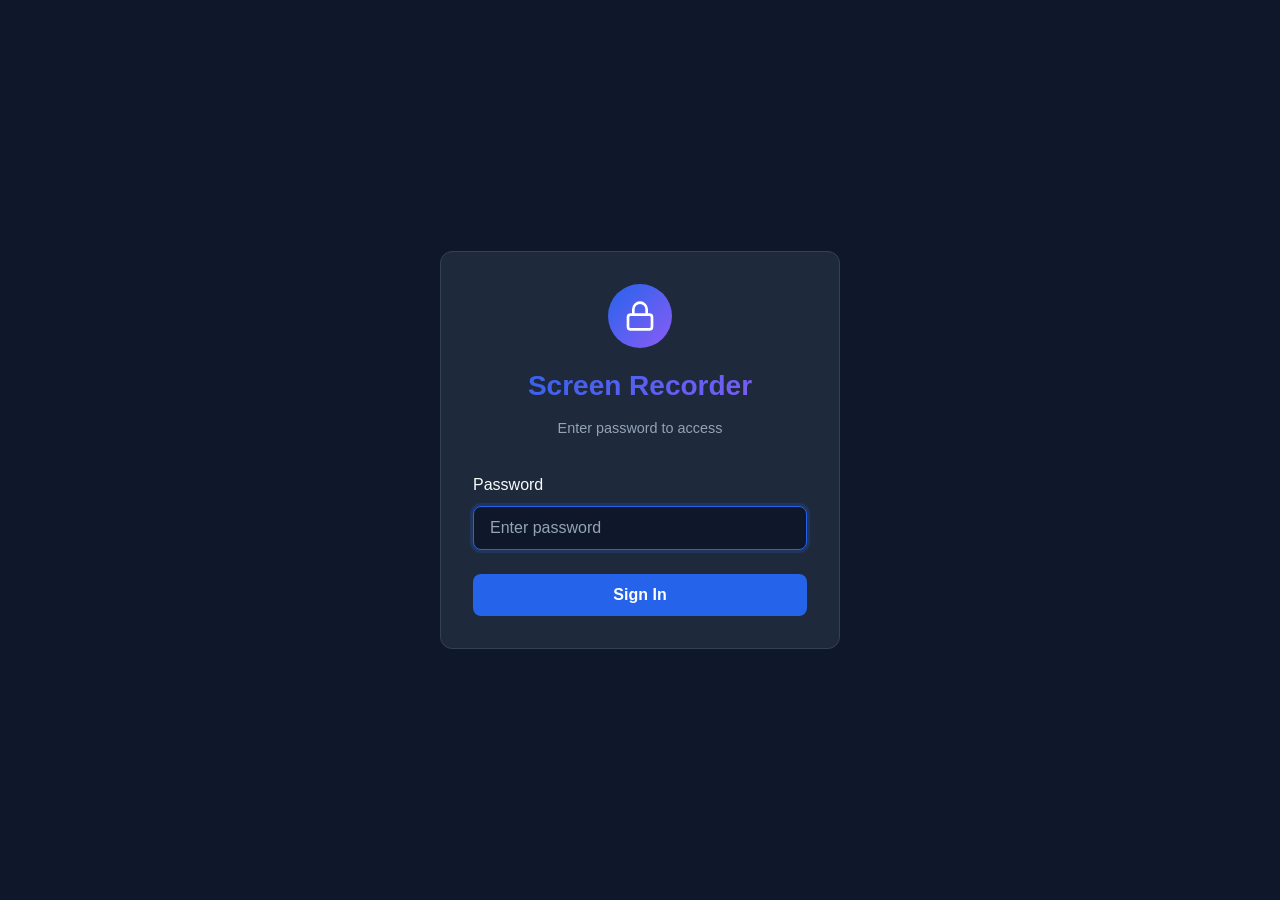
==== frontend/login.html @ 9ae42d05 "feat: Add password authentication with login page" ====
<!DOCTYPE html>
<html lang="en">
<head>
    <meta charset="UTF-8">
    <meta name="viewport" content="width=device-width, initial-scale=1.0">
    <title>Login - Screen Recorder</title>
    <style>
        * {
            margin: 0;
            padding: 0;
            box-sizing: border-box;
        }

        :root {
            --primary: #2563eb;
            --primary-hover: #1d4ed8;
            --danger: #dc2626;
            --bg: #0f172a;
            --bg-card: #1e293b;
            --text: #f8fafc;
            --text-muted: #94a3b8;
            --border: #334155;
        }

        body {
            font-family: -apple-system, BlinkMacSystemFont, 'Segoe UI', Roboto, Oxygen, Ubuntu, sans-serif;
            background: var(--bg);
            color: var(--text);
            line-height: 1.6;
            min-height: 100vh;
            display: flex;
            align-items: center;
            justify-content: center;
            padding: 20px;
        }

        .login-container {
            max-width: 400px;
            width: 100%;
        }

        .login-card {
            background: var(--bg-card);
            border: 1px solid var(--border);
            border-radius: 12px;
            padding: 2rem;
        }

        .login-header {
            text-align: center;
            margin-bottom: 2rem;
        }

        .login-header h1 {
            font-size: 1.75rem;
            font-weight: 700;
            margin-bottom: 0.5rem;
            background: linear-gradient(135deg, var(--primary), #8b5cf6);
            -webkit-background-clip: text;
            -webkit-text-fill-color: transparent;
            background-clip: text;
        }

        .login-header p {
            color: var(--text-muted);
            font-size: 0.9rem;
        }

        .login-icon {
            width: 64px;
            height: 64px;
            margin: 0 auto 1rem;
            background: linear-gradient(135deg, var(--primary), #8b5cf6);
            border-radius: 50%;
            display: flex;
            align-items: center;
            justify-content: center;
        }

        .login-icon svg {
            width: 32px;
            height: 32px;
            color: white;
        }

        .form-group {
            margin-bottom: 1.5rem;
        }

        .form-group label {
            display: block;
            margin-bottom: 0.5rem;
            font-weight: 500;
            color: var(--text);
        }

        .form-group input {
            width: 100%;
            padding: 0.75rem 1rem;
            background: var(--bg);
            border: 1px solid var(--border);
            border-radius: 8px;
            color: var(--text);
            font-size: 1rem;
            transition: border-color 0.2s, box-shadow 0.2s;
        }

        .form-group input:focus {
            outline: none;
            border-color: var(--primary);
            box-shadow: 0 0 0 3px rgba(37, 99, 235, 0.2);
        }

        .form-group input::placeholder {
            color: var(--text-muted);
        }

        .btn {
            display: block;
            width: 100%;
            padding: 0.75rem 1.5rem;
            border: none;
            border-radius: 8px;
            font-size: 1rem;
            font-weight: 600;
            cursor: pointer;
            transition: all 0.2s ease;
            text-align: center;
        }

        .btn-primary {
            background: var(--primary);
            color: white;
        }

        .btn-primary:hover:not(:disabled) {
            background: var(--primary-hover);
            transform: translateY(-2px);
            box-shadow: 0 4px 12px rgba(37, 99, 235, 0.4);
        }

        .btn:disabled {
            opacity: 0.5;
            cursor: not-allowed;
        }

        .error-message {
            background: rgba(220, 38, 38, 0.1);
            border: 1px solid var(--danger);
            color: var(--danger);
            padding: 0.75rem 1rem;
            border-radius: 8px;
            margin-bottom: 1.5rem;
            text-align: center;
            display: none;
        }

        .error-message.show {
            display: block;
        }

        .loading {
            display: none;
            align-items: center;
            justify-content: center;
            gap: 0.5rem;
        }

        .loading.show {
            display: flex;
        }

        .spinner {
            width: 20px;
            height: 20px;
            border: 2px solid rgba(255, 255, 255, 0.3);
            border-top-color: white;
            border-radius: 50%;
            animation: spin 1s linear infinite;
        }

        @keyframes spin {
            to { transform: rotate(360deg); }
        }

        .btn-text {
            display: block;
        }

        .btn-text.hidden {
            display: none;
        }
    </style>
</head>
<body>
    <div class="login-container">
        <div class="login-card">
            <div class="login-header">
                <div class="login-icon">
                    <svg viewBox="0 0 24 24" fill="none" stroke="currentColor" stroke-width="2">
                        <rect x="3" y="11" width="18" height="11" rx="2" ry="2"/>
                        <path d="M7 11V7a5 5 0 0 1 10 0v4"/>
                    </svg>
                </div>
                <h1>Screen Recorder</h1>
                <p>Enter password to access</p>
            </div>

            <div id="errorMessage" class="error-message">
                Invalid password. Please try again.
            </div>

            <form id="loginForm">
                <div class="form-group">
                    <label for="password">Password</label>
                    <input 
                        type="password" 
                        id="password" 
                        name="password" 
                        placeholder="Enter password"
                        required
                        autocomplete="current-password"
                    >
                </div>

                <button type="submit" class="btn btn-primary" id="loginBtn">
                    <span class="btn-text" id="btnText">Sign In</span>
                    <span class="loading" id="btnLoading">
                        <span class="spinner"></span>
                        <span>Signing in...</span>
                    </span>
                </button>
            </form>
        </div>
    </div>

    <script>
        const form = document.getElementById('loginForm');
        const passwordInput = document.getElementById('password');
        const errorMessage = document.getElementById('errorMessage');
        const loginBtn = document.getElementById('loginBtn');
        const btnText = document.getElementById('btnText');
        const btnLoading = document.getElementById('btnLoading');

        form.addEventListener('submit', async (e) => {
            e.preventDefault();
            
            // Hide error, show loading
            errorMessage.classList.remove('show');
            btnText.classList.add('hidden');
            btnLoading.classList.add('show');
            loginBtn.disabled = true;

            try {
                const response = await fetch('/auth/login', {
                    method: 'POST',
                    headers: {
                        'Content-Type': 'application/json',
                    },
                    body: JSON.stringify({
                        password: passwordInput.value
                    })
                });

                if (response.ok) {
                    // Redirect to main app
                    window.location.href = '/';
                } else {
                    // Show error
                    errorMessage.classList.add('show');
                    passwordInput.value = '';
                    passwordInput.focus();
                }
            } catch (error) {
                console.error('Login error:', error);
                errorMessage.textContent = 'Connection error. Please try again.';
                errorMessage.classList.add('show');
            } finally {
                btnText.classList.remove('hidden');
                btnLoading.classList.remove('show');
                loginBtn.disabled = false;
            }
        });

        // Focus password input on load
        passwordInput.focus();
    </script>
</body>
</html>
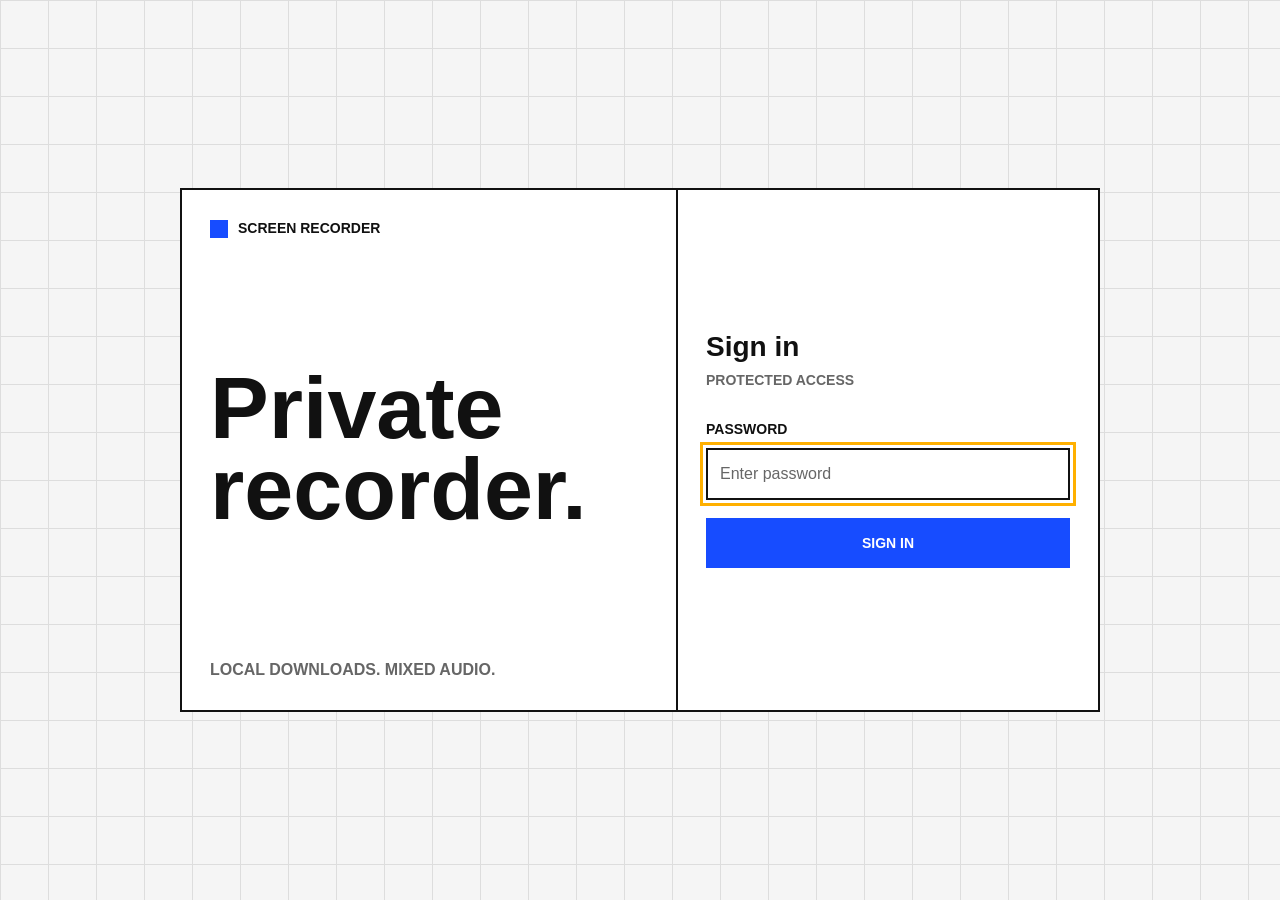
==== commit 50ef9998: "Update recorder direct download UI" ====
--- a/frontend/login.html
+++ b/frontend/login.html
@@ -12,131 +12,159 @@
         }
 
         :root {
-            --primary: #2563eb;
-            --primary-hover: #1d4ed8;
-            --danger: #dc2626;
-            --bg: #0f172a;
-            --bg-card: #1e293b;
-            --text: #f8fafc;
-            --text-muted: #94a3b8;
-            --border: #334155;
+            --surface: #f5f5f5;
+            --surface-strong: #ffffff;
+            --ink: #111111;
+            --muted: #666666;
+            --line: #dddddd;
+            --line-strong: #111111;
+            --primary: #174cff;
+            --primary-hover: #0d36bd;
+            --danger: #d7261e;
+            --focus: #ffb000;
         }
 
         body {
-            font-family: -apple-system, BlinkMacSystemFont, 'Segoe UI', Roboto, Oxygen, Ubuntu, sans-serif;
-            background: var(--bg);
-            color: var(--text);
-            line-height: 1.6;
+            min-width: 980px;
             min-height: 100vh;
+            display: grid;
+            place-items: center;
+            background:
+                linear-gradient(var(--line) 1px, transparent 1px),
+                linear-gradient(90deg, var(--line) 1px, transparent 1px),
+                var(--surface);
+            background-size: 48px 48px;
+            color: var(--ink);
+            font-family: Arial, Helvetica, sans-serif;
+            font-size: 16px;
+            line-height: 1.5;
+            padding: 24px;
+        }
+
+        button,
+        input {
+            font: inherit;
+        }
+
+        button:focus-visible,
+        input:focus-visible {
+            outline: 3px solid var(--focus);
+            outline-offset: 3px;
+        }
+
+        .login-shell {
+            width: 920px;
+            display: grid;
+            grid-template-columns: minmax(280px, 1fr) minmax(320px, 420px);
+            background: var(--surface-strong);
+            border: 2px solid var(--line-strong);
+        }
+
+        .login-copy {
+            min-height: 520px;
             display: flex;
+            flex-direction: column;
+            justify-content: space-between;
+            padding: 28px;
+            border-right: 2px solid var(--line-strong);
+        }
+
+        .brand {
+            display: inline-flex;
             align-items: center;
+            gap: 10px;
+            font-size: 0.875rem;
+            font-weight: 700;
+            text-transform: uppercase;
+        }
+
+        .brand-mark {
+            width: 18px;
+            height: 18px;
+            background: var(--primary);
+            display: inline-block;
+        }
+
+        .login-copy h1 {
+            max-width: 520px;
+            font-size: 5.5rem;
+            font-weight: 700;
+            line-height: 0.92;
+        }
+
+        .login-copy p {
+            max-width: 420px;
+            color: var(--muted);
+            font-size: 1rem;
+            font-weight: 700;
+            text-transform: uppercase;
+        }
+
+        .login-panel {
+            display: flex;
+            flex-direction: column;
             justify-content: center;
-            padding: 20px;
-        }
-
-        .login-container {
-            max-width: 400px;
-            width: 100%;
-        }
-
-        .login-card {
-            background: var(--bg-card);
-            border: 1px solid var(--border);
-            border-radius: 12px;
-            padding: 2rem;
-        }
-
-        .login-header {
-            text-align: center;
-            margin-bottom: 2rem;
-        }
-
-        .login-header h1 {
+            padding: 28px;
+        }
+
+        .login-panel h2 {
             font-size: 1.75rem;
-            font-weight: 700;
-            margin-bottom: 0.5rem;
-            background: linear-gradient(135deg, var(--primary), #8b5cf6);
-            -webkit-background-clip: text;
-            -webkit-text-fill-color: transparent;
-            background-clip: text;
-        }
-
-        .login-header p {
-            color: var(--text-muted);
-            font-size: 0.9rem;
-        }
-
-        .login-icon {
-            width: 64px;
-            height: 64px;
-            margin: 0 auto 1rem;
-            background: linear-gradient(135deg, var(--primary), #8b5cf6);
-            border-radius: 50%;
-            display: flex;
-            align-items: center;
-            justify-content: center;
-        }
-
-        .login-icon svg {
-            width: 32px;
-            height: 32px;
-            color: white;
+            line-height: 1.1;
+            margin-bottom: 8px;
+        }
+
+        .login-panel .subtitle {
+            color: var(--muted);
+            font-size: 0.875rem;
+            font-weight: 700;
+            text-transform: uppercase;
+            margin-bottom: 28px;
         }
 
         .form-group {
-            margin-bottom: 1.5rem;
+            margin-bottom: 18px;
         }
 
         .form-group label {
             display: block;
-            margin-bottom: 0.5rem;
-            font-weight: 500;
-            color: var(--text);
+            margin-bottom: 8px;
+            font-size: 0.875rem;
+            font-weight: 700;
+            text-transform: uppercase;
         }
 
         .form-group input {
             width: 100%;
-            padding: 0.75rem 1rem;
-            background: var(--bg);
-            border: 1px solid var(--border);
-            border-radius: 8px;
-            color: var(--text);
+            min-height: 50px;
+            padding: 12px;
+            background: var(--surface-strong);
+            border: 2px solid var(--line-strong);
+            border-radius: 0;
+            color: var(--ink);
             font-size: 1rem;
-            transition: border-color 0.2s, box-shadow 0.2s;
-        }
-
-        .form-group input:focus {
-            outline: none;
-            border-color: var(--primary);
-            box-shadow: 0 0 0 3px rgba(37, 99, 235, 0.2);
         }
 
         .form-group input::placeholder {
-            color: var(--text-muted);
+            color: var(--muted);
         }
 
         .btn {
-            display: block;
             width: 100%;
-            padding: 0.75rem 1.5rem;
-            border: none;
-            border-radius: 8px;
-            font-size: 1rem;
-            font-weight: 600;
+            min-height: 50px;
+            border: 2px solid var(--primary);
+            border-radius: 0;
+            background: var(--primary);
+            color: #ffffff;
             cursor: pointer;
-            transition: all 0.2s ease;
-            text-align: center;
-        }
-
-        .btn-primary {
-            background: var(--primary);
-            color: white;
-        }
-
-        .btn-primary:hover:not(:disabled) {
+            font-size: 0.875rem;
+            font-weight: 700;
+            text-transform: uppercase;
+            transition: background 160ms ease, border-color 160ms ease;
+        }
+
+        .btn:hover:not(:disabled) {
             background: var(--primary-hover);
-            transform: translateY(-2px);
-            box-shadow: 0 4px 12px rgba(37, 99, 235, 0.4);
+            border-color: var(--primary-hover);
         }
 
         .btn:disabled {
@@ -145,14 +173,14 @@
         }
 
         .error-message {
-            background: rgba(220, 38, 38, 0.1);
-            border: 1px solid var(--danger);
+            display: none;
+            margin-bottom: 18px;
+            border: 2px solid var(--danger);
             color: var(--danger);
-            padding: 0.75rem 1rem;
-            border-radius: 8px;
-            margin-bottom: 1.5rem;
-            text-align: center;
-            display: none;
+            padding: 10px 12px;
+            font-size: 0.875rem;
+            font-weight: 700;
+            text-transform: uppercase;
         }
 
         .error-message.show {
@@ -163,7 +191,7 @@
             display: none;
             align-items: center;
             justify-content: center;
-            gap: 0.5rem;
+            gap: 10px;
         }
 
         .loading.show {
@@ -171,12 +199,12 @@
         }
 
         .spinner {
-            width: 20px;
-            height: 20px;
-            border: 2px solid rgba(255, 255, 255, 0.3);
-            border-top-color: white;
+            width: 18px;
+            height: 18px;
+            border: 2px solid rgba(255, 255, 255, 0.35);
+            border-top-color: #ffffff;
             border-radius: 50%;
-            animation: spin 1s linear infinite;
+            animation: spin 800ms linear infinite;
         }
 
         @keyframes spin {
@@ -190,21 +218,23 @@
         .btn-text.hidden {
             display: none;
         }
+
     </style>
 </head>
 <body>
-    <div class="login-container">
-        <div class="login-card">
-            <div class="login-header">
-                <div class="login-icon">
-                    <svg viewBox="0 0 24 24" fill="none" stroke="currentColor" stroke-width="2">
-                        <rect x="3" y="11" width="18" height="11" rx="2" ry="2"/>
-                        <path d="M7 11V7a5 5 0 0 1 10 0v4"/>
-                    </svg>
-                </div>
-                <h1>Screen Recorder</h1>
-                <p>Enter password to access</p>
+    <main class="login-shell">
+        <section class="login-copy" aria-labelledby="loginTitle">
+            <div class="brand">
+                <span class="brand-mark" aria-hidden="true"></span>
+                <span>Screen Recorder</span>
             </div>
+            <h1 id="loginTitle">Private recorder.</h1>
+            <p>Local downloads. Mixed audio.</p>
+        </section>
+
+        <section class="login-panel" aria-label="Sign in">
+            <h2>Sign in</h2>
+            <p class="subtitle">Protected access</p>
 
             <div id="errorMessage" class="error-message">
                 Invalid password. Please try again.
@@ -213,26 +243,26 @@
             <form id="loginForm">
                 <div class="form-group">
                     <label for="password">Password</label>
-                    <input 
-                        type="password" 
-                        id="password" 
-                        name="password" 
+                    <input
+                        type="password"
+                        id="password"
+                        name="password"
                         placeholder="Enter password"
                         required
                         autocomplete="current-password"
                     >
                 </div>
 
-                <button type="submit" class="btn btn-primary" id="loginBtn">
+                <button type="submit" class="btn" id="loginBtn">
                     <span class="btn-text" id="btnText">Sign In</span>
                     <span class="loading" id="btnLoading">
                         <span class="spinner"></span>
-                        <span>Signing in...</span>
+                        <span>Signing in</span>
                     </span>
                 </button>
             </form>
-        </div>
-    </div>
+        </section>
+    </main>
 
     <script>
         const form = document.getElementById('loginForm');
@@ -244,8 +274,7 @@
 
         form.addEventListener('submit', async (e) => {
             e.preventDefault();
-            
-            // Hide error, show loading
+
             errorMessage.classList.remove('show');
             btnText.classList.add('hidden');
             btnLoading.classList.add('show');
@@ -263,10 +292,8 @@
                 });
 
                 if (response.ok) {
-                    // Redirect to main app
                     window.location.href = '/';
                 } else {
-                    // Show error
                     errorMessage.classList.add('show');
                     passwordInput.value = '';
                     passwordInput.focus();
@@ -282,7 +309,6 @@
             }
         });
 
-        // Focus password input on load
         passwordInput.focus();
     </script>
 </body>
